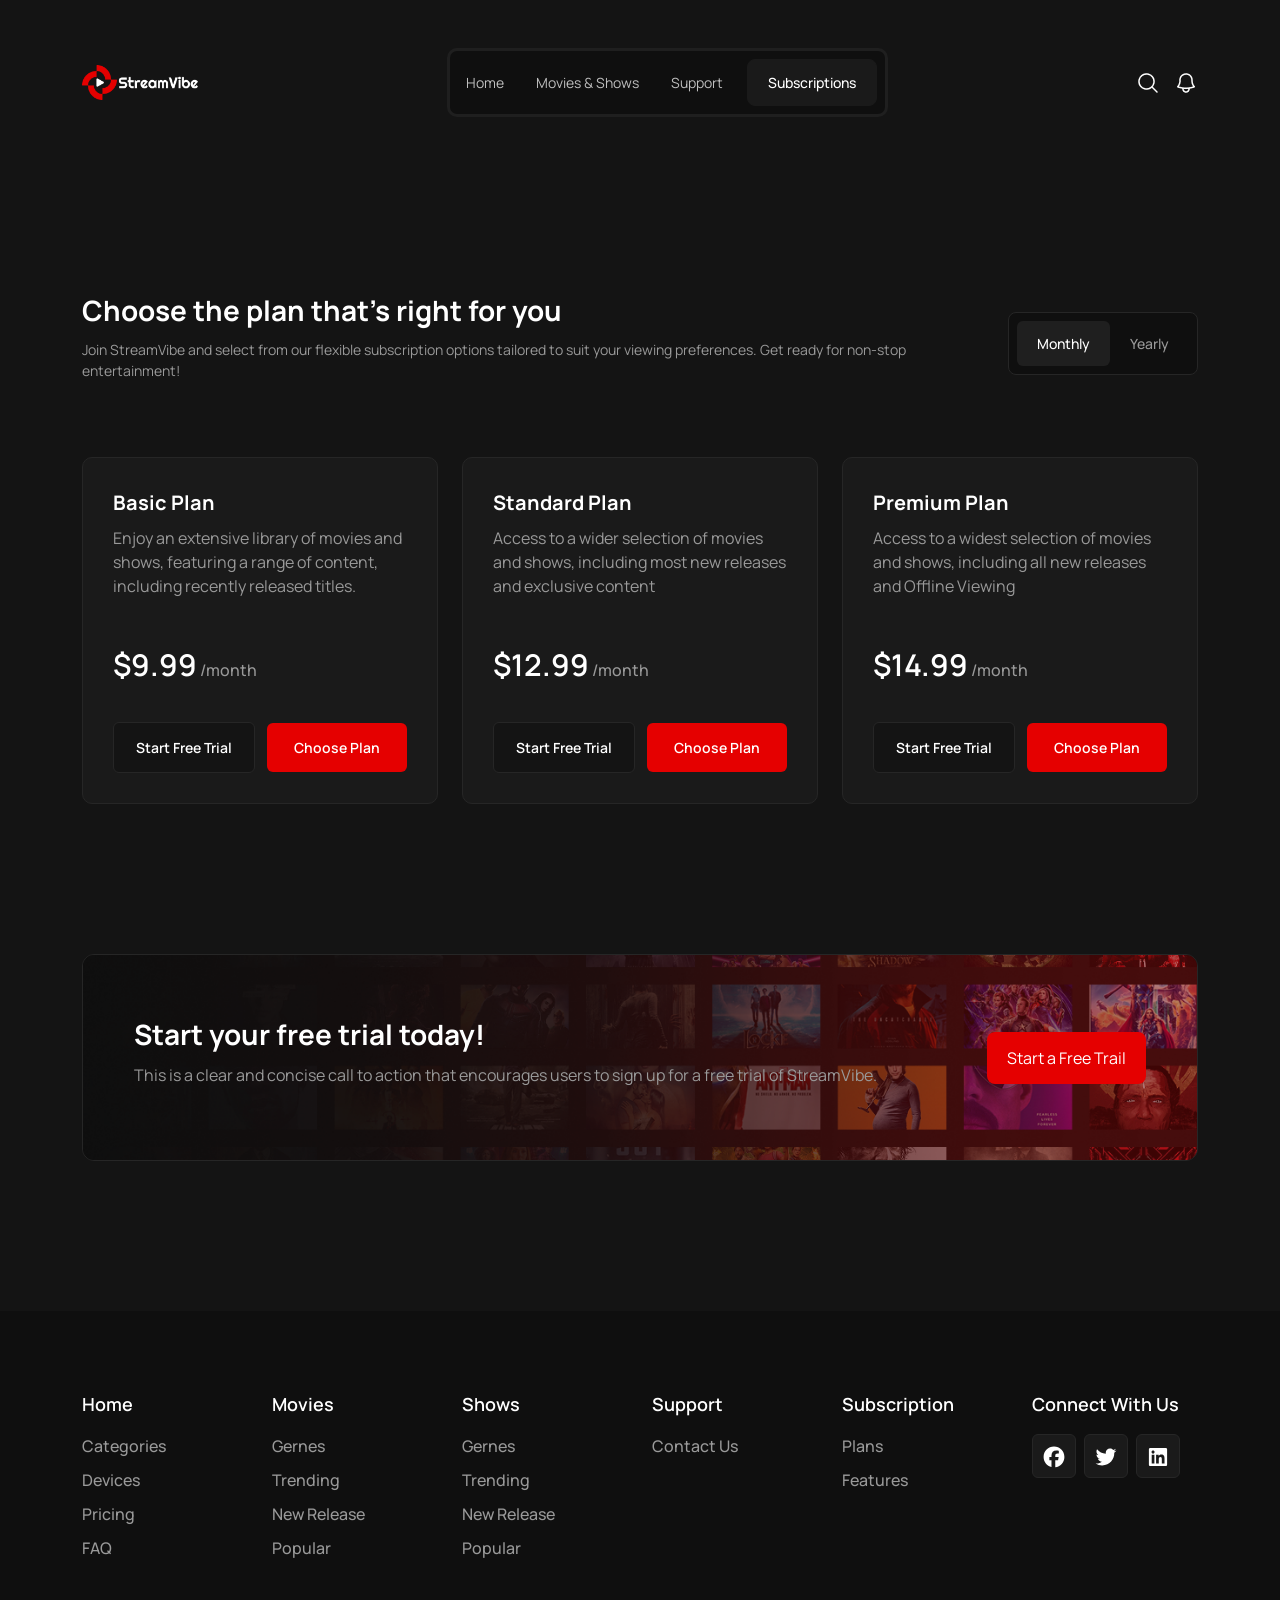
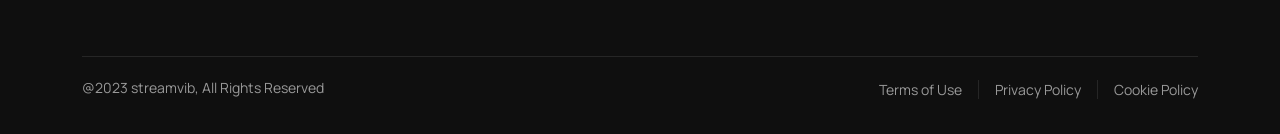
==== Pages/subscription-page.html @ 59ca3f6f "first commit" ====
<!DOCTYPE html>
<html lang="en">
<head>
    <meta charset="UTF-8">
    <meta name="viewport" content="width=device-width, initial-scale=1.0">
    <title>Subscription Page</title>
    <link rel="stylesheet" href="../Styles/bootstrap/css/bootstrap.css">
    <link rel="stylesheet" href="../Styles/style.css">
    <link rel="shortcut icon" href="../Images/Vector.png" type="image/x-icon">
</head>
<body>
    <nav class="navbar navbar-expand-lg position-static">
        <div class="container">
            <a href="../index.html"><img src="../Images/Logo.png" alt="logo"></a>
            <button class="navbar-toggler border-0" type="button" data-bs-toggle="collapse" data-bs-target="#navbarSupportedContent" aria-controls="navbarSupportedContent" aria-expanded="false" aria-label="Toggle navigation">
                <img src="../Images/button-menu.png" alt="Button Menu">
            </button>
            <div class="collapse navbar-collapse flex-grow-0 pe-xxl-2" id="navbarSupportedContent">
                <ul class="navbar-nav d-lg-flex align-items-center justify-content-center">
                    <li class="nav-item mb-3 mb-lg-0 me-lg-3">
                        <a class="nav-link" href="../index.html">Home</a>
                    </li>
                    <li class="nav-item mb-3 mb-lg-0 me-lg-3">
                        <a class="nav-link" href="./movies-shows.html">Movies & Shows</a>
                    </li>
                    <li class="nav-item mb-3 mb-lg-0 me-lg-3">
                        <a class="nav-link" href="./support-page.html">Support</a>
                    </li>
                    <li class="nav-item">
                        <a class="nav-link active text-white" href="./subscription-page.html">Subscriptions</a>
                    </li>
                </ul>
            </div>

            <div class="btn-icons d-none d-lg-flex align-items-center">
                <button class="border-0 bg-transparent">
                    <img src="../Images/search-icon.png" alt="search icon">
                </button>
                <button class="border-0 bg-transparent">
                    <img src="../Images/bell-icon.png" alt="bell icon">
                </button>
            </div>
        </div>
    </nav>

    <section id="plans" class="pricing">
        <div class="container">
            <div class="about-pricing d-flex flex-column flex-xl-row align-items-start align-items-xl-center justify-content-center">
                <div class="text-pricing">
                    <h2 class="text-white">Choose the plan that's right for you</h2>
                    <p>
                        Join StreamVibe and select from our flexible subscription 
                        options tailored to suit your viewing preferences. 
                        Get ready for non-stop entertainment!
                    </p>
                </div>

                <div class="subscription-duration-plan d-flex p-2">
                    <span class="active">Monthly</span>
                    <span>Yearly</span>
                </div>
            </div>

            <div class="pricing-content">
                <div class="row row-cols-1 row-cols-xl-3 g-4">
                    <div class="col">
                        <div class="plan-card d-flex flex-column align-items-start justify-content-center">
                            <div class="about-plan">
                                <h3 class="text-white">Basic Plan</h3>
                                <p>
                                    Enjoy an extensive library of movies and shows, 
                                    featuring a range of content, including recently released titles.
                                </p>
                            </div>
                            
                            <div class="plan">
                                <span class="plan-price text-white">$9.99</span>
                                <span class="plan-duration">/month</span>
                            </div>
            
                            <div class="plan-button d-flex align-items-center justify-content-center w-100">
                                <button class="free-trial-button">Start Free Trial</button>
                                <button class="choose-plan-button">Choose Plan</button>
                            </div>
                        </div>
                    </div>

                    <div class="col">
                        <div class="plan-card d-flex flex-column align-items-start justify-content-center">
                            <div class="about-plan">
                                <h3 class="text-white">Standard Plan</h3>
                                <p>
                                    Access to a wider selection of movies and shows, 
                                    including most new releases and exclusive content
                                </p>
                            </div>
                            
                            <div class="plan">
                                <span class="plan-price text-white">$12.99</span>
                                <span class="plan-duration">/month</span>
                            </div>
            
                            <div class="plan-button d-flex align-items-center justify-content-center w-100">
                                <button class="free-trial-button">Start Free Trial</button>
                                <button class="choose-plan-button">Choose Plan</button>
                            </div>
                        </div>
                    </div>

                    <div class="col">
                        <div class="plan-card d-flex flex-column align-items-start justify-content-center">
                            <div class="about-plan">
                                <h3 class="text-white">Premium Plan</h3>
                                <p>
                                    Access to a widest selection of movies and shows, 
                                    including all new releases and Offline Viewing
                                </p>
                            </div>
                            
                            <div class="plan">
                                <span class="plan-price text-white">$14.99</span>
                                <span class="plan-duration">/month</span>
                            </div>
            
                            <div class="plan-button d-flex align-items-center justify-content-center w-100">
                                <button class="free-trial-button">Start Free Trial</button>
                                <button class="choose-plan-button">Choose Plan</button>
                            </div>
                        </div>
                    </div>
                </div>
            </div>

        </div>
    </section>

    <section class="cta">
        <div class="container d-flex align-items-center justify-content-center">
            <div class="cta-background w-100">
                <picture class="d-block">
                    <source media="(min-width: 1400px)" srcset="../Images/cta-bigger-img.png" class="w-100">  
                    <source media="(min-width: 992px)" srcset="../Images/cta-big-img.png" class="w-100">  
                    <img src="../Images/cta-small-img.png" alt="cta small img" class="w-100">
                </picture>
            </div>

            <div class="about-cta d-flex flex-column flex-lg-row align-items-center justify-content-center text-center text-lg-start">
                <div class="text-cta">
                    <h2 class="text-white">Start your free trial today!</h2>
                    <p>This is a clear and concise call to action that encourages users to sign up for a free trial of StreamVibe.</p>
                </div>
                <button>Start a Free Trail</button>
            </div>
        </div>
    </section>

    <footer>
        <div class="container">
            <div class="row row-cols-2 row-cols-xl-6">
                <div class="col">
                    <div class="footer-linkes">
                        <h4 class="text-white mb-3">Home</h4>

                        <ul class="p-0 d-flex flex-column">
                            <li class="list-unstyled">
                                <a href="../index.html#categories" class="text-decoration-none">Categories</a>
                            </li>
                            <li class="list-unstyled">
                                <a href="../index.html#devices" class="text-decoration-none">Devices</a>
                            </li>
                            <li class="list-unstyled">
                                <a href="../index.html#pricing" class="text-decoration-none">Pricing</a>
                            </li>
                            <li class="list-unstyled">
                                <a href="../index.html#faq" class="text-decoration-none">FAQ</a>
                            </li>
                        </ul>
                    </div>
                </div>

                <div class="col">
                    <div class="footer-linkes">
                        <h4 class="text-white mb-3">Movies</h4>

                        <ul class="p-0 d-flex flex-column">
                            <li class="list-unstyled">
                                <a href="./movies-shows.html#gernes-movies" class="text-decoration-none">Gernes</a>
                            </li>
                            <li class="list-unstyled">
                                <a href="./movies-shows.html#trending-movies" class="text-decoration-none">Trending</a>
                            </li>
                            <li class="list-unstyled">
                                <a href="./movies-shows.html#new-release-movies" class="text-decoration-none">New Release</a>
                            </li>
                            <li class="list-unstyled">
                                <a href="./movies-shows.html#popular-movies" class="text-decoration-none">Popular</a>
                            </li>
                        </ul>
                    </div>
                </div>

                <div class="col">
                    <div class="footer-linkes">
                        <h4 class="text-white mb-3">Shows</h4>

                        <ul class="p-0 d-flex flex-column">
                            <li class="list-unstyled">
                                <a href="./movies-shows.html#gernes-shows" class="text-decoration-none">Gernes</a>
                            </li>
                            <li class="list-unstyled">
                                <a href="./movies-shows.html#trending-shows" class="text-decoration-none">Trending</a>
                            </li>
                            <li class="list-unstyled">
                                <a href="./movies-shows.html#new-release-shows" class="text-decoration-none">New Release</a>
                            </li>
                            <li class="list-unstyled">
                                <a href="./movies-shows.html#popular-shows" class="text-decoration-none">Popular</a>
                            </li>
                        </ul>
                    </div>
                </div>

                <div class="col">
                    <div class="footer-linkes">
                        <h4 class="text-white mb-3">Support</h4>

                        <ul class="p-0 d-flex flex-column">
                            <li class="list-unstyled">
                                <a href="./support-page.html#Contact-form" class="text-decoration-none">Contact Us</a>
                            </li>
                        </ul>
                    </div>
                </div>

                <div class="col">
                    <div class="footer-linkes">
                        <h4 class="text-white mb-3">Subscription</h4>

                        <ul class="p-0 d-flex flex-column">
                            <li class="list-unstyled">
                                <a href="#plans" class="text-decoration-none">Plans</a>
                            </li>

                            <li class="list-unstyled">
                                <a href="#features" class="text-decoration-none">Features</a>
                            </li>
                        </ul>
                    </div>
                </div>
                
                <div class="col">
                    <div class="footer-linkes">
                        <h4 class="text-white mb-3">Connect With Us</h4>

                        <ul class="p-0 d-flex gap-2">
                            <li class="social-link list-unstyled d-flex align-items-center justify-content-center">
                                <a href="https://www.facebook.com/" class="text-decoration-none">
                                    <svg xmlns="http://www.w3.org/2000/svg" viewBox="0 0 640 640">
                                        <path fill="white" d="M576 320C576 178.6 461.4 64 320 64C178.6 64 64 178.6 64 320C64 440 146.7 540.8 258.2 568.5L258.2 398.2L205.4 398.2L205.4 320L258.2 320L258.2 286.3C258.2 199.2 297.6 158.8 383.2 158.8C399.4 158.8 427.4 162 438.9 165.2L438.9 236C432.9 235.4 422.4 235 409.3 235C367.3 235 351.1 250.9 351.1 292.2L351.1 320L434.7 320L420.3 398.2L351 398.2L351 574.1C477.8 558.8 576 450.9 576 320z"/>
                                    </svg>
                                </a>
                            </li>

                            <li class="social-link list-unstyled d-flex align-items-center justify-content-center">
                                <a href="https://x.com/" class="text-decoration-none">
                                    <svg xmlns="http://www.w3.org/2000/svg" viewBox="0 0 640 640">
                                        <path fill="white" d="M523.4 215.7C523.7 220.2 523.7 224.8 523.7 229.3C523.7 368 418.1 527.9 225.1 527.9C165.6 527.9 110.4 510.7 64 480.8C72.4 481.8 80.6 482.1 89.3 482.1C138.4 482.1 183.5 465.5 219.6 437.3C173.5 436.3 134.8 406.1 121.5 364.5C128 365.5 134.5 366.1 141.3 366.1C150.7 366.1 160.1 364.8 168.9 362.5C120.8 352.8 84.8 310.5 84.8 259.5L84.8 258.2C98.8 266 115 270.9 132.2 271.5C103.9 252.7 85.4 220.5 85.4 184.1C85.4 164.6 90.6 146.7 99.7 131.1C151.4 194.8 229 236.4 316.1 240.9C314.5 233.1 313.5 225 313.5 216.9C313.5 159.1 360.3 112 418.4 112C448.6 112 475.9 124.7 495.1 145.1C518.8 140.6 541.6 131.8 561.7 119.8C553.9 144.2 537.3 164.6 515.6 177.6C536.7 175.3 557.2 169.5 576 161.4C561.7 182.2 543.8 200.7 523.4 215.7z"/>
                                    </svg>
                                </a>
                            </li>

                            <li class="social-link list-unstyled d-flex align-items-center justify-content-center">
                                <a href="https://www.linkedin.com/feed/" class="text-decoration-none">
                                    <svg xmlns="http://www.w3.org/2000/svg" viewBox="0 0 640 640">
                                        <path fill="white" d="M512 96L127.9 96C110.3 96 96 110.5 96 128.3L96 511.7C96 529.5 110.3 544 127.9 544L512 544C529.6 544 544 529.5 544 511.7L544 128.3C544 110.5 529.6 96 512 96zM231.4 480L165 480L165 266.2L231.5 266.2L231.5 480L231.4 480zM198.2 160C219.5 160 236.7 177.2 236.7 198.5C236.7 219.8 219.5 237 198.2 237C176.9 237 159.7 219.8 159.7 198.5C159.7 177.2 176.9 160 198.2 160zM480.3 480L413.9 480L413.9 376C413.9 351.2 413.4 319.3 379.4 319.3C344.8 319.3 339.5 346.3 339.5 374.2L339.5 480L273.1 480L273.1 266.2L336.8 266.2L336.8 295.4L337.7 295.4C346.6 278.6 368.3 260.9 400.6 260.9C467.8 260.9 480.3 305.2 480.3 362.8L480.3 480z"/>
                                    </svg>
                                </a>
                            </li>
                            
                        </ul>
                    </div>
                </div>
            </div>

            <div class="footer-policy d-flex flex-column flex-md-row justify-content-between">
                <div class="text">
                    <p>@2023 streamvib, All Rights Reserved</p>
                </div>

                <div class="policy-links d-flex gap-3">
                    <a href="#" class="text-decoration-none">
                        <span>Terms of Use</span>
                    </a>
                    <a href="#" class="text-decoration-none">
                        <span class="border-rl ps-3 pe-3 ps-xxl-4 pe-xxl-4">Privacy Policy</span>
                    </a>
                    <a href="#" class="text-decoration-none">
                        <span>Cookie Policy</span>
                    </a>
                </div>
            </div>
        </div>
    </footer>
    <script src="../Styles/bootstrap/js/bootstrap.js"></script>
</body>
</html>
---- Styles/style.css ----
@font-face {
    font-family: "Manrope";
    src: url(../Fonts/Manrope/Manrope-VariableFont_wght.ttf) format("truetype");
}

* {
    margin: 0;
    padding: 0;
    box-sizing: border-box;
}

:root {
    --color-red-45: #E50000;
    --color-red-50: #FF0000;
    --color-red-55: #FF1A1A;
    --color-red-60: #FF3333;
    --color-red-80: #FF9999;
    --color-red-90: #FFCCCC;
    --color-red-95: #FFE5E5;
    --color-red-99: #FFFAFA;

    --color-black-06: #0F0F0F;
    --color-black-08: #141414;
    --color-black-10: #1A1A1A;
    --color-black-12: #1F1F1F;
    --color-black-15: #262626;
    --color-black-20: #333333;
    --color-black-25: #404040;
    --color-black-30: #4D4D4D;

    --color-grey-60: #999999;
    --color-grey-65: #A6A6A6;
    --color-grey-70: #B3B3B3;
    --color-grey-75: #BFBFBF;
    --color-grey-90: #E4E4E7;
    --color-grey-95: #F1F1F3;
    --color-grey-97: #F7F7F8;
    --color-grey-99: #FCFCFD;

    --font-mainFamily: "Manrope", sans-serif;
}

html {
    scroll-behavior: smooth;
}

body {
    font-family: var(--font-mainFamily);
    background-color: var(--color-black-08);

    &::selection {  
        background-color: var(--color-red-50);  
        color: white;
    }
}

/* Home Page Styles */
.navbar {
    width: 100%;
    background-color: transparent !important;
    top: 0;
    left: 0;
    z-index: 1000;

    .container {  
        padding-top: 40px;  
        padding-bottom: 14px;  

        @media (min-width: 1400px) {  
            padding: 18px 0;  
        }  

        @media (min-width: 1920px) {  
            padding: 22px 0;  
        }  

        a {  
            img {  
                width: 7.25rem;  
                @media (min-width: 1400px) {  
                    width: 10.31rem;  
                }  

                @media (min-width: 1920px) {  
                    width: 12.5rem;  
                }  
            }  
        }  

        .navbar-toggler:focus {  
            box-shadow: none;  
        }  

        .navbar-collapse {  
            background-color: var(--color-black-06);  
            border: 3px solid var(--color-black-12);  
            border-radius: 10px;  
            padding: 8px;  
            @media (min-width: 1400px) {  
                padding-right: 30px;  
                padding-left: 30px;  
            }  
            
            .navbar-nav {  
                font-size: 14px;  
                line-height: 150%;  
                font-weight: 400;  
                display: flex;  
        
                @media (min-width: 1400px) {  
                    align-items: center;  
                    justify-content: center;  
                }  
        
                .nav-item {  
                    .nav-link {  
                        color: var(--color-grey-75);  
                        font-size: 14px;  
                        line-height: 150%;  
                        font-weight: 400;  
                        transition: 0.6s ease-in-out;
        
                        &:hover {  
                            color: var(--color-red-45);  
                        }  
                    }  
                    .nav-link.active {  
                        padding: 12px 20px;  
                        border: 1px solid var(--color-black-10);  
                        border-radius: 8px;  
                        background-color: var(--color-black-10);  
                        font-weight: 500;  
                    }  
                }  
            }  
        }  

        .btn-icons {  
            gap: 14px;  
            @media (min-width: 1920px) {  
                gap: 30px;  
            }  
        }  
    }
}

.hero-section {
    position: relative;
    min-height: 100vh;

    .container {  
        position: absolute;  
        top: 56%;  
        left: 50%;  
        transform: translate(-50%, -50%);  

        @media (min-width: 576px) {  
            top: 76%;
        }  

        @media (min-width: 768px) {  
            top: 50%;
        } 

        @media (min-width: 1200px) {  
            top: 68%;  
        }  

        @media (min-width: 1400px) {  
            top: 80%;  
        }  

        .text-hero {  
            margin-top: 50px;  
            margin-bottom: 30px;  

            @media (min-width: 1200px) {  
                margin-top: 100px;  
                margin-bottom: 40px;  
            }  

            @media (min-width: 1400px) {  
                margin-top: 131px;  
                margin-bottom: 50px;  
            }  

            h2 {  
                font-weight: 700;  
                font-size: 28px;  
                line-height: 150%;  
                margin-bottom: 10px;  

                @media (min-width: 1200px) {  
                    font-size: 48px;  
                }  

                @media (min-width: 1400px) {  
                    font-size: 58px;  
                }  
            }  

            p {  
                color: var(--color-grey-60);  
                font-weight: 400;  
                font-size: 14px;  
                line-height: 150%;  

                @media (min-width: 1400px) {  
                    font-size: 18px;  
                }  
            }  
        }  

        button {  
            padding: 14px 24px;  
            background-color: var(--color-red-45);  
            transition: 0.6s ease-in-out;

            @media (min-width: 1400px) {  
                padding-top: 18px;  
                padding-bottom: 18px;  
            }  

            span {  
                font-weight: 600;  
                font-size: 14px;  
                line-height: 150%;  
                margin-left: 4px;  

                @media (min-width: 1400px) {  
                    font-size: 18px;
                } 
            }  

            &:hover {  
                background-color: transparent;  
                border: 2px solid var(--color-red-45) !important;  

                span {  
                    color: var(--color-red-45) !important;  
                }  
            }  

            img {  
                width: 24px;  

                @media (min-width: 1400px) {  
                    width: 28px;  
                }  
            }  
        }  
    }
}

.categories {
    @media (min-width: 576px) {
        margin-top: 40px;
    }

    @media (min-width: 1200px) {
        margin-top: 60px;
    }

    @media (min-width: 1400px) {  
        margin-top: 260px;  
    }  

    .container {  
        .sub-container {   
            gap: 20px;  
            .text-categories {  
                margin-bottom: 40px;  

                @media (min-width: 1200px) {  
                    margin-bottom: 60px;  
                }  

                @media (min-width: 1400px) {  
                    margin-bottom: 80px;  
                }  

                h2 {  
                    font-weight: 700;  
                    font-size: 24px;  
                    line-height: 150%;  

                    @media (min-width: 1200px) {  
                        font-size: 28px;  
                    }  

                    @media (min-width: 1400px) {  
                        font-size: 38px;  
                    }  
                }  

                p {  
                    color: var(--color-grey-60);  
                    font-weight: 400;  
                    font-size: 14px;  
                    line-height: 150%;  

                    @media (min-width: 1200px) {  
                        font-size: 15px;  
                    }  

                    @media (min-width: 1400px) {  
                        font-size: 16px;  
                    }  
                }  
            }  

            .buttons-categories {  
                gap: 12px;  
                background-color: var(--color-black-06);  
                border: 1px solid var(--color-black-12);  
                border-radius: 10px;  
                padding: 12px;  
                width: fit-content;  
                margin-bottom: 80px;  

                @media (min-width: 1400px) {  
                    border-radius: 12px;  
                    padding: 16px;
                }  

                .nav-btn {  
                    padding: 10px;  
                    background-color: var(--color-black-10);  
                    border: 1px solid var(--color-black-12);  
                    border-radius: 6px;  
                    cursor: pointer;  

                    @media (min-width: 1400px) {  
                        padding: 14px;  
                        border-radius: 8px;  
                    }  

                    svg {  
                        width: 24px;  
                        color: white;  

                        @media (min-width: 1400px) {  
                            width: 28px;  
                        }  
                    }  
                }  

                .indicators {  
                    gap: 3px;  

                    .dot {  
                        width: 14px;  
                        height: 4px;  
                        border-radius: 100px;  
                        background-color: var(--color-black-20);  

                        @media (min-width: 1400px) {  
                            width: 16px;  
                        }  
                    }  

                    .dot.active {  
                        width: 18px;  
                        background-color: var(--color-red-45);  

                        @media (min-width: 1400px) {  
                            width: 23px;  
                        }  
                    }  
                }  
            }  
        }  

        .content-categories {  
            margin-bottom: 24px;  

            @media (min-width: 1200px) {  
                margin-bottom: 0;  
            }  
            .row {  
                .col {  
                    .card {  
                        background-color: var(--color-black-10);  
                        padding: 20px;  
                        border: 1px solid var(--color-black-15);  
                        border-radius: 10px;  

                        .content-text {  
                            font-weight: 600;  
                            font-size: 14px;  
                            line-height: 150%;  

                            @media (min-width: 1200px) {  
                                font-size: 16px;  
                            }  

                            @media (min-width: 1400px) {  
                                font-size: 18px;  
                            }  

                            svg {  
                                color: white;  
                                width: 20px;  

                                @media (min-width: 1200px) {  
                                    width: 24px;  
                                }  

                                @media (min-width: 1400px) {  
                                    width: 30px;  
                                }  
                            }  
                        }  
                    }  
                }  
            }  
        }  

        .progress {  
            height: 5px;  
            width: 80px;  
            margin: auto;  
            background-color: var(--color-black-20);  
            border-radius: 20px;  

            @media (min-width: 768px) {  
                width: 20%;  
            }  

            .progress-bar {  
                background-color: var(--color-red-45);  
                border-top-right-radius: 20px;  
                border-bottom-right-radius: 20px;  
            }  
        }  
    }
}

.devices {
    margin-top: 51px;

    @media (min-width: 1200px) {
        margin-top: 120px;
    }

    @media (min-width: 1200px) {
        margin-top: 150px;
    }

    .container {
        p {
            color: var(--color-grey-60);
            font-weight: 400;  
            font-size: 14px;  
            line-height: 150%;  

            @media (min-width: 1200px) {  
                font-size: 16px;  
            }  

            @media (min-width: 1400px) {  
                font-size: 18px;  
            }
        }

        .text-devices {
            margin-bottom: 40px;

            @media (min-width: 1200px) {  
                margin-bottom: 60px;  
            }  

            @media (min-width: 1400px) {  
                margin-bottom: 80px;  
            }

            h2 {  
                font-weight: 700;  
                font-size: 20px;  
                line-height: 150%;  

                @media (min-width: 1200px) {  
                    font-size: 28px;  
                }  

                @media (min-width: 1400px) {  
                    font-size: 38px;  
                }  
            }  
        }

        .content-devices {
            .row {
                .col {
                    .card {
                        background: linear-gradient(221.52deg, var(--color-red-45) -208.03%, rgba(229, 0, 0, 0) 41.32%);
                        border: 1px solid var(--color-black-15);

                        .device-type {
                            gap: 10px;

                            @media (min-width: 1200px) {
                                gap: 12px;
                            }

                            img {
                                width: 44px;

                                @media (min-width: 1200px) {
                                    width: 54px;
                                }

                                @media (min-width: 1400px) {
                                    width: 72px;
                                }
                            }

                            h3 {
                                font-weight: 600;
                                font-size: 18px;  
                                line-height: 150%; 

                                @media (min-width: 1200px) {
                                    font-size: 20px;
                                }

                                @media (min-width: 1400px) {
                                    font-size: 24px;
                                }
                            }
                        }

                        .about-device {
                            p {
                                    font-size: 14px;

                                @media (min-width: 1400px) {
                                    font-size: 16px;
                                }
                            }
                        }
                    }
                }
            }
        }
    }
}

.faq {
    margin-top: 80px;

    @media (min-width: 1200px) {
        margin-top: 120px;
    }

    @media (min-width: 1200px) {
        margin-top: 150px;
    }

    .container {
        p {
            color: var(--color-grey-60);
            font-weight: 400;  
            font-size: 14px;  
            line-height: 150%;  

            @media (min-width: 1200px) {  
                font-size: 16px;  
            }  

            @media (min-width: 1400px) {  
                font-size: 18px;  
            }
        }
        
        .about-faq {
            margin-bottom: 40px;

            @media (min-width: 1200px) {  
                margin-bottom: 60px; 
            }  

            @media (min-width: 1400px) {  
                margin-bottom: 80px;
            }

            .text-faq {
                h2 {  
                    font-weight: 700;  
                    font-size: 20px;  
                    line-height: 150%;  

                    @media (min-width: 1200px) {  
                        font-size: 28px;  
                    }  

                    @media (min-width: 1400px) {  
                        font-size: 38px;  
                    }  
                } 

                p {
                    @media (min-width: 1200px) {  
                        font-size: 15px;  
                    }  

                    @media (min-width: 1400px) {  
                        font-size: 16px;  
                    }
                }
            }

            button {
                background-color: var(--color-red-45);
                padding: 14px 20px;
                border-radius: 6px;
                font-size: 14px;
                line-height: 150%;
                font-weight: 600;
                transition: 0.6s ease-in-out;

                @media (min-width: 1400px) {  
                    padding: 14px 20px;
                    border-radius: 8px;
                    font-size: 18px; 
                }
                
                &:hover {
                    border: 2px solid var(--color-red-45) !important;
                    color: var(--color-red-45) !important; 
                    background-color: transparent;
                }
            }
        }

        .content-faq {
            .row {
                .col {
                    &:nth-child(7) ::after {
                        display: none;
                    }

                    &:nth-child(8) ::after {
                        display: none;
                    }

                    .faq-item {
                        position: relative;
                        padding: 20px 10px;

                        @media (min-width: 1200px) {
                            padding: 24px;
                        }

                        @media (min-width: 1400px) {
                            padding: 34px;
                        }

                        &::after {
                            content: "";
                            background: linear-gradient(to right, #e5000000, var(--color-red-45) 16.67%, #e5000000);
                            position: absolute;
                            bottom: 0;
                            left: 0;
                            width: 100%;
                            height: 1px;
                        }

                        .faq-header {
                            cursor: pointer;

                            .question {
                                .question-number {
                                    background-color: var(--color-black-12);
                                    border: 1px solid var(--color-black-15);
                                    padding: 12px;
                                    font-weight: 600;
                                    border-radius: 6px;
                                    font-size: 16px;

                                    @media (min-width: 1200px) {
                                        padding: 16px;
                                        border-radius: 8px;
                                    }

                                    @media (min-width: 1400px) {
                                        padding: 20px;
                                        border-radius: 10px;
                                    }
                                }
                                
                                h3 {
                                    font-weight: 500;
                                    font-size: 18px;
                                    line-height: 150%;

                                    @media (min-width: 1200px) {
                                        font-size: 20px;
                                    }

                                    @media (min-width: 1400px) {
                                        font-size: 22px;
                                    }
                                }
                            }

                            .icon {
                                font-size: 40px;
                            }
                            
                            .icon::before {
                                content: "+";
                            }

                            &:not(.collapsed) .icon::before {
                                content: "−";
                            }
                        }

                        .collapse {
                            p {
                                pointer-events: none;
                                margin-top: 12px;
                            
                                opacity: 0;
                                transform: translateY(10px);
                                transition: 0.6s ease;

                                @media (min-width: 1200px) {
                                    margin-top: 14px;
                                }

                                @media (min-width: 1400px) {
                                    margin-top: 20px;
                                }
                            }
                        }

                        .collapse.show {
                            p {
                                opacity: 1;
                                transform: translateY(0);
                                pointer-events: auto;
                            }
                        }
                    }
                }
            }
        }
    }
}

.pricing {
    margin-top: 80px;

    @media (min-width: 1200px) {
        margin-top: 120px;
    }

    @media (min-width: 1200px) {
        margin-top: 150px;
    }

    .container {
        p {
            color: var(--color-grey-60);
            font-weight: 400;  
            font-size: 14px;  
            line-height: 150%;  
            
            @media (min-width: 1200px) {
                font-size: 16px;
            }
        }


        .about-pricing {
            margin-bottom: 40px;
            gap: 20px;

            @media (min-width: 1200px) {  
                margin-bottom: 60px; 
                gap: 40px;
            }  

            @media (min-width: 1400px) {  
                margin-bottom: 80px;
                gap: 60px;
            }

            .text-pricing {
                h2 {  
                    font-weight: 700;  
                    font-size: 24px;  
                    line-height: 150%;  

                    @media (min-width: 1200px) {  
                        font-size: 28px;  
                    }  

                    @media (min-width: 1400px) {  
                        font-size: 38px;  
                    }  
                }

                p {
                    font-size: 14px;

                    @media (min-width: 1400px) {
                        font-size: 15px;
                    }
                }
            }

            .subscription-duration-plan {
                background-color: var(--color-black-06);
                border: 1px solid var(--color-black-15);
                border-radius: 8px;

                @media (min-width: 1400px) {
                    border-radius: 10px;
                    padding: 10px !important;
                }

                span {
                    color: var(--color-grey-60);
                    font-weight: 500;
                    font-size: 14px;
                    line-height: 150%;
                    padding: 12px 20px;
                    cursor: pointer;

                    @media (min-width: 1400px) {
                        font-size: 18px;
                        padding: 14px 24px;
                    }
                }

                span.active {
                    background-color: var(--color-black-12);
                    color: white;
                    border-radius: 6px;

                    @media (min-width: 1400px) {
                        border-radius: 10px;
                    }
                }
            }
        }

        .plan-card {
            gap: 30px;
            padding: 24px;
            background-color: var(--color-black-10);
            border: 1px solid var(--color-black-15);
            border-radius: 10px;

            @media (min-width: 1200px) {  
                gap: 40px;
                padding: 30px;
            }  

            @media (min-width: 1400px) {  
                border-radius: 12px;
                gap: 50px;
                padding: 40px;
            }

            .about-plan {
                h3 {
                    font-weight: 700;
                    font-size: 18px;
                    line-height: 150%;

                    @media (min-width: 1200px) {
                        font-size: 20px;
                    }

                    @media (min-width: 1400px) {
                        font-size: 24px;
                    }
                }
            }

            .plan {
                .plan-price {
                    font-weight: 600;
                    font-size: 24px;
                    line-height: 73%;

                    @media (min-width: 1200px) {
                        font-size: 30px;
                    }

                    @media (min-width: 1400px) {
                        font-size: 40px;
                    }
                }
    
                .plan-duration {
                    color: var(--color-grey-60);
                    font-weight: 500;
                    font-size: 14px;
                    line-height: 73%;

                    @media (min-width: 1200px) {
                        font-size: 16px;
                    }

                    @media (min-width: 1400px) {
                        font-size: 18px;
                    }
                }
            }

            .plan-button {
                gap: 12px;

                button {
                    padding: 14px 20px;
                    color: white;
                    font-weight: 600;
                    font-size: 14px;
                    line-height: 150%;
                    border-radius: 6px;
                    flex: 1;
                    transition: 0.6s ease-in-out;

                    @media (min-width: 1400px) {
                        padding: 18px 24px;
                        border-radius: 8px;
                    }

                    &:hover {
                        background-color: transparent;
                    }
                }


                .free-trial-button {
                    background-color: var(--color-black-08);
                    border: 1px solid var(--color-black-15);
                }

                .choose-plan-button {
                    background-color: var(--color-red-45);
                    border: none;

                    &:hover {
                        border: 2px solid var(--color-red-45);
                    }
                }
            }
        }
    }
}

.cta {
    margin-top: 80px;
    
    @media (min-width: 1200px) {
        margin-top: 120px;
    }

    @media (min-width: 1200px) {
        margin-top: 150px;
    }

    .container {
        position: relative;

        .cta-background {
            border: 1px solid var(--color-black-15);
            border-radius: 12px;
            overflow: hidden;
        }

        .about-cta {
            gap: 50px;
            padding: 50px 30px;
            position: absolute;

            @media (min-width: 1200px) {
                gap: 110px;
                padding: 0;
            }

            @media (min-width: 1400px) {
                gap: 160px;
            }

            .text-cta {
                h2 {  
                    font-weight: 700;  
                    font-size: 24px;  
                    line-height: 150%;  

                    @media (min-width: 1200px) {  
                        font-size: 28px;  
                    }  

                    @media (min-width: 1400px) {  
                        font-size: 48px;  
                    }  
                }

                p {
                    color: var(--color-grey-60);
                    font-weight: 400;  
                    font-size: 14px;  
                    line-height: 150%;

                    @media (min-width: 1200px) {  
                        font-size: 16px;  
                    }  

                    @media (min-width: 1400px) {  
                        font-size: 18px;  
                    } 
                }
            }

            button {
                border: none;
                border-radius: 8px;
                background-color: var(--color-red-45);
                padding: 14px 20px;
                color: white;
                transition: 0.6s ease-in-out;

                &:hover {
                    background-color: transparent;
                    border: 2px solid var(--color-red-45);
                }
            }
        }   
    }
}

footer {
    background-color: var(--color-black-06);
    margin-top: 80px;

    @media (min-width: 1200px) {
        margin-top: 120px;
    }

    @media (min-width: 1200px) {
        margin-top: 150px;
    }

    .container {
        padding-top: 50px;

        @media (min-width: 1200px) {
            padding-top: 80px;
        }

        @media (min-width: 1400px) {
            padding-top: 100px;
        }

        .row {
            .col {
                .footer-linkes {
                    h4 {
                        font-weight: 600;
                        font-size: 16px;
                        line-height: 150%;

                        @media (min-width: 1200px) {
                            font-size: 18px;
                        }

                        @media (min-width: 1400px) {
                            font-size: 20px;
                        }
                    }
    
                    ul {
                        gap: 8px;

                        @media (min-width: 1200px) {
                            gap: 10px;
                        }

                        @media (min-width: 1400px) {
                            gap: 14px;
                        }

                        li {
                            a {
                                color: var(--color-grey-60);
                                font-weight: 500;
                                font-size: 14px;
                                line-height: 150%;

                                @media (min-width: 1200px) {
                                    font-size: 16px;
                                }

                                @media (min-width: 1400px) {
                                    font-size: 18px;
                                }

                                svg {
                                    width: 26px;

                                    @media (min-width: 1400px) {
                                        width: 30px;
                                    }
                                }
                            }
                        }
                        
                        .social-link {
                            max-width: 44px;
                            max-height: 44px;
                            background-color: var(--color-black-10);
                            border: 1px solid var(--color-black-15);
                            border-radius: 6px;
                            padding: 12px;

                            @media (min-width: 1400px) {
                                max-width: 56px;
                                max-height: 56px;
                                border-radius: 8px;
                                padding: 16px;
                            }
                        }
                    }
                }
            }
        }

        .footer-policy {
            margin-top: 50px;
            padding: 20px 0;
            border-top: 1px solid var(--color-black-15);

            @media (min-width: 1200px) {
                margin-top: 80px;
            }

            @media (min-width: 1400px) {
                margin-top: 100px;
                padding: 24px 0;
            }

            .text {
                p {
                    color: var(--color-grey-60);
                    font-weight: 400;
                    font-size: 14px;
                    line-height: 150%;

                    @media (min-width: 1400px) {
                        font-size: 18px;
                    }
                }
            }

            .policy-links {
                span {
                    color: var(--color-grey-60);
                    font-weight: 400;
                    font-size: 14px;
                    line-height: 150%;

                    @media (min-width: 1400px) {
                        font-size: 18px;
                    }
                }

                .border-rl {
                    border-right: 1px solid var(--color-black-15);
                    border-left: 1px solid var(--color-black-15);
                }
            }
        }
    }

}

/* Support Page Styles */
.contact-form {
    margin-top: 40px;

    @media (min-width: 1200px) {
        margin-top: 100px;
    }

    @media (min-width: 1400px) {
        margin-top: 150px;
    }

    .container {
        .about-contact {
            margin-bottom: 50px;
    
            .text-contact {
                margin-bottom: 30px;
    
                @media (min-width: 1200px) {
                    margin-bottom: 40px;
                }
    
                @media (min-width: 1400px) {
                    margin-bottom: 50px;
                }
    
                h2 {
                    font-weight: 700;
                    font-size: 28px;
                    line-height: 150%;
    
                    @media (min-width: 1200px) {
                        font-size: 38px;
                    }
    
                    @media (min-width: 1400px) {
                        font-size: 48px;
                    }
                }
    
                p {
                    color: var(--color-grey-60);
                    font-weight: 400;
                    font-size: 14px;
                    line-height: 150%;
    
                    @media (min-width: 1200px) {
                        font-size: 16px;
                    }
    
                    @media (min-width: 1400px) {
                        font-size: 18px;
                    }
                }
    
                .contact-img {
                    border-radius: 4px;
                    border: 6px solid var(--color-black-15);
                }
            }
        }

        form {
            padding: 24px;
            background-color: var(--color-black-06);
            border: 1px solid var(--color-black-15);
            border-radius: 10px;
    
            .row-gap-4 {
                row-gap: 1.25rem !important;
            }
    
            .row-gap-xl-5 {
                row-gap: 2.5rem !important;
            }
    
            label {
                display: block;
                margin-bottom: 12px;
                color: white;
                font-size: 16px;
                font-weight: 600;
                line-height: 150%;
    
                @media (min-width: 1400px) {
                    font-size: 18px;
                    margin-bottom: 16px;
                }
            }
    
            input, textarea, .checkbox, select {
                background-color: var(--color-black-08);
                border: 1px solid var(--color-black-15);
                color: var(--color-grey-60);
                border-radius: 6px;
                padding: 16px;
                outline: none;
                font-weight: 400;
                font-size: 14px;
                line-height: 150%;
    
                @media (min-width: 1400px) {
                    border-radius: 8px;
                    padding: 20px;
                    font-size: 18px;
                }
            }
    
            textarea {
                resize: none;
                height: 110px;
    
                @media (min-width: 1200px) {
                    height: 130px;
                }
    
                @media (min-width: 1400px) {
                    height: 165px;
                }
            }
    
            input:not(input[type="checkbox"]), textarea {
                width: 100%;
            }
    
            .phone-number {
                gap: 12px;
    
                @media (min-width: 1400px) {
                    gap: 16px;
                }
    
                select {
                    font-size: 26px;
                    padding: 8px;
    
                    @media (min-width: 1400px) {
                        font-size: 36px;
                    }
                }
            }
    
            .checkbox {
                border: none;
                background-color: transparent;
                padding: 0;
                margin-bottom: 20px;

                @media (min-width: 1200px) {
                    margin-bottom: 0;
                }
    
                input[type="checkbox"] {
                    appearance: none;
    
                    margin: 0;
                    padding: 10px;
                    text-align: start;
                    background: var(--color-black-06);
                    border: 1px solid var(--color-black-15);
                    border-radius: 4px;
                    cursor: pointer;
                    position: relative;
    
                    @media (min-width: 1400px) {
                        padding: 12px;
                    }
    
                    &:checked {
                        background: var(--color-red-45);
                        border-color: var(--color-red-45);
                    }
    
                    &:checked::after {
                        content: "";
                        position: absolute;
                        top: 50%;
                        left: 50%;
                        transform: translate(-50%, -60%) rotate(45deg);
                        width: 6px;
                        height: 16px;
                        border: solid white;
                        border-width: 0 2px 2px 0;
                    }
                }
    
                label {
                    margin: 0;
                    font-weight: 400;
                    color: var(--color-grey-60);
                }
            }
    
            button {
                width: 100%;
                background: var(--color-red-45);
                padding: 14px 20px;
                border: none;
                border-radius: 6px;
                color: white;
                font-weight: 600;
                font-size: 14px;
                line-height: 150%;
                cursor: pointer;
                transition: 0.6s ease-in-out;
    
                @media (min-width: 1200px) {
                    width: 22%;
                }
    
                @media (min-width: 1400px) {
                    width: 25%;
                    padding: 18px 24px;
                    border-radius: 8px;
                    font-size: 18px;
                }

                &:hover {
                    background-color: transparent;
                    border: 2px solid var(--color-red-45);
                }
            }   
        }
    }
}

/* Movies & Shows Page Styles */
.video-trailer {
    margin-top:40px;
    
    @media (min-width: 1400px) {
        margin-top: 50px;
    }
    
    .container {
        .video-trailer-background {
            position: relative;
            min-height: 100vh;
            background: linear-gradient(to top, #141414 0%, rgba(20, 20, 20, 0) 100%), url("../Images/video-trailer.png");
            background-size: cover;
            background-position: center;
            border: 1px solid var(--color-black-15);
            border-radius: 12px;

            .about-video-trailer {
                position: absolute;
                bottom: 0;
                padding: 24px;
                padding-bottom: 16px;
                text-align: center;

                @media (min-width: 1200px) {
                    padding: 40px;
                    padding-bottom: 16px;
                }

                @media (min-width: 1400px) {
                    padding: 50px;
                    padding-bottom: 20px;
                }

                .about-video-trailer-text {
                    h2 {
                        font-weight: 700;
                        font-size: 24px;
                        line-height: 150%;

                        @media (min-width: 1200px) {
                            font-size: 30px;
                        }

                        @media (min-width: 1400px) {
                            font-size: 38px;
                        }
                    }

                    p {
                        color: var(--color-grey-60);
                        font-weight: 500;
                        font-size: 16px;
                        line-height: 150%;

                        @media (min-width: 1400px) {
                            font-size: 18px;
                        }
                    }
                }

                .about-video-trailer-btns {
                    @media (min-width: 1200px) {  
                        margin-bottom: 100px;
                    } 

                    @media (min-width: 1400px) {  
                        margin-bottom: 110px;
                    } 

                    .main-btn {  
                        width: 100%;
                        padding: 14px 20px;  
                        background-color: var(--color-red-45);  
                        transition: 0.6s ease-in-out;

                        @media (min-width: 1200px) {  
                            width: fit-content;
                        } 
            
                        @media (min-width: 1400px) {  
                            padding: 14px 24px;
                        }  
            
                        span {  
                            font-weight: 600;  
                            font-size: 14px;  
                            line-height: 153%;  
                            margin-left: 4px;  
            
                            @media (min-width: 1400px) {  
                                font-size: 18px;
                            } 
                        }  
            
                        &:hover {  
                            background-color: transparent;  
                            border: 2px solid var(--color-red-45) !important;  
            
                            span {  
                                color: var(--color-red-45) !important;  
                            }  
                        }  
            
                        img {  
                            width: 24px;  
            
                            @media (min-width: 1400px) {  
                                width: 28px;  
                            }  
                        }  
                    } 

                    .mini-btns {
                        .plus, .like, .speaker {
                            background-color: var(--color-black-06);
                            border: 1px solid var(--color-black-15);
                            border-radius: 8px;
                            padding: 12px;

                            @media (min-width: 1400px) {
                                padding: 14px;
                            }

                            img {
                                @media (min-width: 1400px) {
                                    width: 28px;
                                }
                            }
                        }
                    }
                }
            }

            .main-btns-video-trailer {
                position: absolute;
                bottom: 0;
                padding: 24px;
                padding-bottom: 16px;

                background-color: transparent;  
                border-radius: 10px;  
                width: fit-content; 

                @media (min-width: 1200px) {
                    padding: 40px;
                    padding-bottom: 16px;
                }

                @media (min-width: 1400px) {  
                    padding: 50px;
                    padding-bottom: 20px; 
                }  

                .nav-btn {  
                    padding: 12px;  
                    background-color: var(--color-black-06);  
                    border: 1px solid var(--color-black-12);  
                    border-radius: 8px;  
                    cursor: pointer;  

                    @media (min-width: 1400px) {  
                        padding: 14px;
                    }  

                    svg {  
                        width: 24px;  
                        color: white;  

                        @media (min-width: 1400px) {  
                            width: 28px;  
                        }  
                    }  
                }  

                .indicators {  
                    gap: 3px;  

                    .dot {  
                        width: 16px;  
                        height: 4px;  
                        border-radius: 100px;  
                        background-color: var(--color-black-20);  
                    }  

                    .dot.active {  
                        width: 23px;  
                        background-color: var(--color-red-45);  
                    }  
                }  
            }
        }
    }
}

.movies, .shows {
    margin-top: 80px;

    @media (min-width: 1200px) {
        margin-top: 118px;
    }

    @media (min-width: 1400px) {
        margin-top: 200px;
    }

    .container { 
        .movies-or-shows {
            margin-bottom: 50px;
            background-color: var(--color-black-06);
            border: 1px solid var(--color-black-15);
            border-radius: 8px;

            @media (min-width: 1400px) {
                border-radius: 10px;
                padding: 10px !important;
            }

            span {
                color: var(--color-grey-60);
                font-weight: 500;
                font-size: 14px;
                line-height: 150%;
                padding: 12px 20px;
                cursor: pointer;
                flex: 1;

                @media (min-width: 1400px) {
                    font-size: 18px;
                    padding: 14px 24px;
                }
            }

            span.active {
                background-color: var(--color-black-12);
                color: white;
                border-radius: 6px;

                @media (min-width: 1400px) {
                    border-radius: 10px;
                }
            }
        }
        
        .movies-border, .shows-border {
            @media (min-width: 1200px) {
                border: 1px solid var(--color-black-15);
                border-radius: 12px;
                padding: 40px;
            }

            @media (min-width: 1400px) {
                padding: 50px;
            }
        }
        
        .row {
            position: relative;
            .tag {
                width: fit-content;
                background-color: var(--color-red-45);
                position: absolute;
                padding: 8px 20px;
                border-radius: 6px;
                font-weight: 600;
                font-size: 16px;
                line-height: 150%;
                top: -20px;

                @media (min-width: 1400px) {
                    padding: 10px 24px;
                    border-radius: 8px;
                    font-size: 20px;
                }
            }

            .genres, .popular, .trending, .new-releases {
                margin-bottom: 50px;

                @media (min-width: 1200px) {
                    margin-bottom: 80px;
                }

                @media (min-width: 1400px) {
                    margin-bottom: 100px;
                }
            }

            .col {
                .sub-container {   
                    margin-bottom: 20px;  
    
                    @media (min-width: 1200px) {  
                        margin-bottom: 40px;  
                    }  
    
                    @media (min-width: 1400px) {  
                        margin-bottom: 50px;  
                    }  

                    .text-movies, .text-shows {  
                        h2 {  
                            font-weight: 700;  
                            font-size: 24px;  
                            line-height: 150%;  
        
                            @media (min-width: 1200px) {  
                                font-size: 30px;  
                            }  
        
                            @media (min-width: 1400px) {  
                                font-size: 38px;  
                            }  
                        }  
                    }  
        
                    .buttons-movies, .buttons-shows {  
                        gap: 12px;  
                        background-color: var(--color-black-06);  
                        border: 1px solid var(--color-black-12);  
                        border-radius: 10px;  
                        padding: 12px;  
                        width: fit-content;  
        
                        @media (min-width: 1400px) {  
                            border-radius: 12px;  
                            padding: 16px;
                        }  
        
                        .nav-btn {  
                            padding: 10px;  
                            background-color: var(--color-black-10);  
                            border: 1px solid var(--color-black-12);  
                            border-radius: 6px;  
                            cursor: pointer;  
        
                            @media (min-width: 1400px) {  
                                padding: 14px;  
                                border-radius: 8px;  
                            }  
        
                            svg {  
                                width: 24px;  
                                color: white;  
        
                                @media (min-width: 1400px) {  
                                    width: 28px;  
                                }  
                            }  
                        }  
        
                        .indicators {  
                            gap: 3px;  
        
                            .dot {  
                                width: 14px;  
                                height: 4px;  
                                border-radius: 100px;  
                                background-color: var(--color-black-20);  
        
                                @media (min-width: 1400px) {  
                                    width: 16px;  
                                }  
                            }  
        
                            .dot.active {  
                                width: 18px;  
                                background-color: var(--color-red-45);  
        
                                @media (min-width: 1400px) {  
                                    width: 23px;  
                                }  
                            }  
                        }  
                    }  
                }  
        
                .content-movies, .content-shows {  
                    margin-bottom: 25px;  
        
                    @media (min-width: 1200px) {  
                        margin-bottom: 0;  
                    }  
        
                    .row {  
                        .col {  
                            .card {  
                                background-color: var(--color-black-10);  
                                padding: 20px;  
                                border: 1px solid var(--color-black-15);  
                                border-radius: 12px;  

                                .content-text {  
                                    span {
                                        font-weight: 600;  
                                        font-size: 14px;  
                                        line-height: 150%;  
            
                                        @media (min-width: 1200px) {  
                                            font-size: 16px;  
                                        }  
            
                                        @media (min-width: 1400px) {  
                                            font-size: 18px;  
                                        }  
                                    }

                                    .text-popular {
                                        .genre {
                                            font-weight: 600;
                                            line-height: 150%;
                                            font-size: 16px;
                                            margin: 0;

                                            @media (min-width: 1400px) {  
                                                font-size: 20px;
                                            }
                                        }

                                        .top {
                                            font-weight: 600;
                                            line-height: 150%;
                                            width: fit-content;
                                            border-radius: 4px;
                                            background-color: var(--color-red-45);
                                            padding: 4px;
                                            margin-bottom: 2px;
                                            font-size: 12px;

                                            @media (min-width: 1400px) {  
                                                padding: 8px;
                                                border-radius: 5px;
                                            }
                                        }
                                    }
        
                                    svg {  
                                        color: white;  
                                        width: 20px;  
        
                                        @media (min-width: 1200px) {  
                                            width: 24px;  
                                        }  
        
                                        @media (min-width: 1400px) {  
                                            width: 30px;  
                                        }  
                                    }
                                }  
                            }  

                            .trending-card, .new-releases-card, .must-watch-card {
                                padding: 12px;
                                border-radius: 10px;
                            }

                            .content-trending {
                                margin-top: 12px;
                                color: var(--color-grey-60);

                                .duration {
                                    padding: 4px;
                                    padding-right: 8px;
                                    background-color: var(--color-black-08);
                                    border: 1px solid var(--color-black-15);
                                    border-radius: 51px;
                                    gap: 2px;
                                    font-size: 12px;
                                    line-height: 150%;
                                    font-weight: 500;
                                }
                                
                                .views, .season-number {
                                    padding: 4px;
                                    padding-right: 8px;
                                    background-color: var(--color-black-08);
                                    border: 1px solid var(--color-black-15);
                                    border-radius: 51px;
                                    gap: 4px;
                                    font-size: 12px;
                                    line-height: 150%;
                                    font-weight: 500;
                                }

                                img {
                                    width: 20px;
                                }
                            }

                            .content-releases-movies {
                                width: 100%;
                                color: var(--color-grey-60);
                                margin-top: 12px;
                                padding: 6px 14px;
                                background-color: var(--color-black-08);
                                border: 1px solid var(--color-black-15);
                                border-radius: 51px;
                                font-weight: 500;
                                font-size: 12px;
                                line-height: 150%;
                            }

                            .content-releases-shows {
                                margin-top: 12px;
                                color: var(--color-grey-60);

                                .duration {
                                    padding: 4px;
                                    padding-right: 8px;
                                    background-color: var(--color-black-08);
                                    border: 1px solid var(--color-black-15);
                                    border-radius: 51px;
                                    gap: 2px;
                                    font-size: 12px;
                                    line-height: 150%;
                                    font-weight: 500;
                                }
                                
                                .season-number {
                                    padding: 4px;
                                    padding-right: 8px;
                                    background-color: var(--color-black-08);
                                    border: 1px solid var(--color-black-15);
                                    border-radius: 51px;
                                    gap: 4px;
                                    font-size: 12px;
                                    line-height: 150%;
                                    font-weight: 500;
                                }
                            }

                            .content-must-watch {
                                margin-top: 12px;
                                color: var(--color-grey-60);

                                .duration {
                                    padding: 4px;
                                    padding-right: 8px;
                                    background-color: var(--color-black-08);
                                    border: 1px solid var(--color-black-15);
                                    border-radius: 51px;
                                    gap: 2px;
                                    font-size: 12px;
                                    line-height: 150%;
                                    font-weight: 500;
                                }

                                .rate {
                                    padding: 6px 8px;
                                    background-color: var(--color-black-08);
                                    border: 1px solid var(--color-black-15);
                                    border-radius: 51px;
                                    gap: 2px;
                                    font-size: 12px;
                                    line-height: 150%;
                                    font-weight: 500;

                                    img {
                                        width: 14px;
                                    }
                                }

                            }
                        }  
                    }  
                }  
        
                .progress {  
                    height: 5px;  
                    width: 80px;  
                    margin: auto;  
                    background-color: var(--color-black-20);  
                    border-radius: 20px;  
        
                    @media (min-width: 768px) {  
                        width: 20%;  
                    }  
        
                    .progress-bar {  
                        background-color: var(--color-red-45);  
                        border-top-right-radius: 20px;  
                        border-bottom-right-radius: 20px;  
                    }  
                }  
            }
        }
    }
}

.shows {
    margin-top: 138px;

    @media (min-width: 1400px) {
        margin-top: 170px;
    }
}
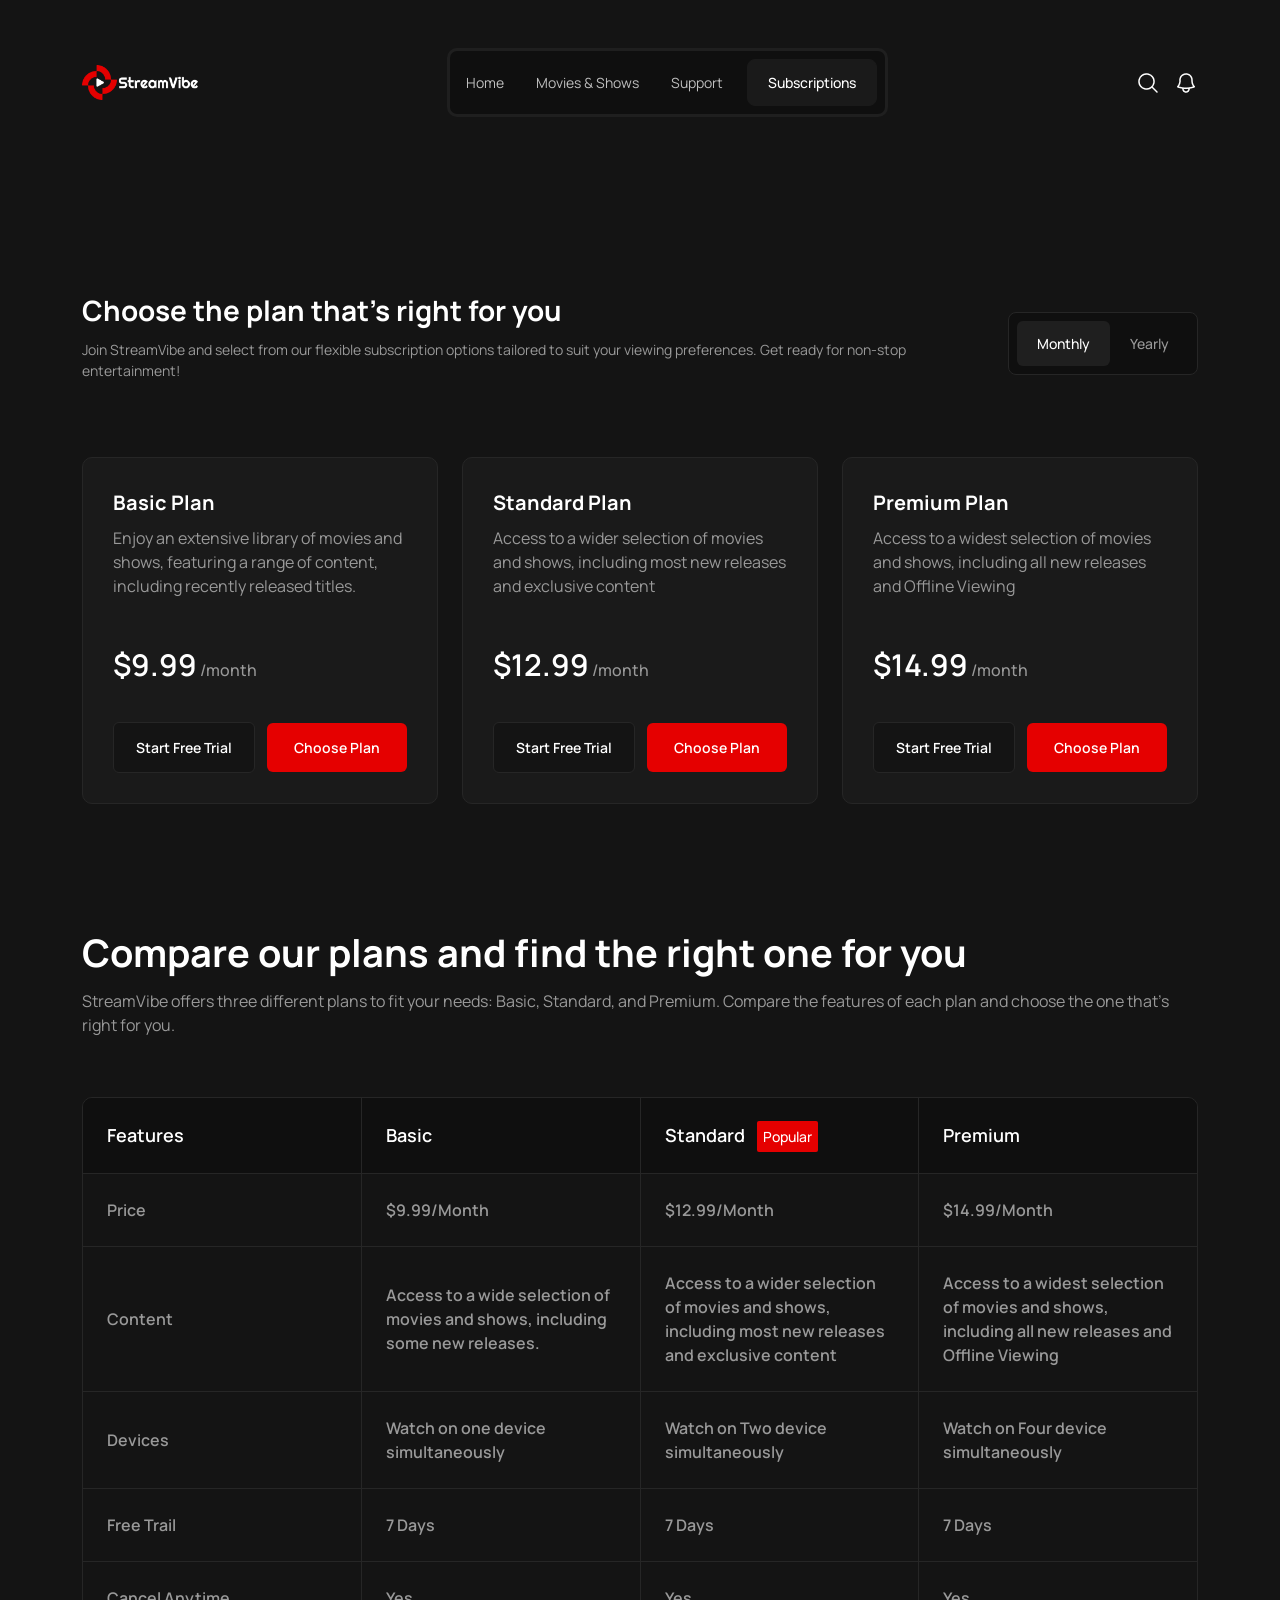
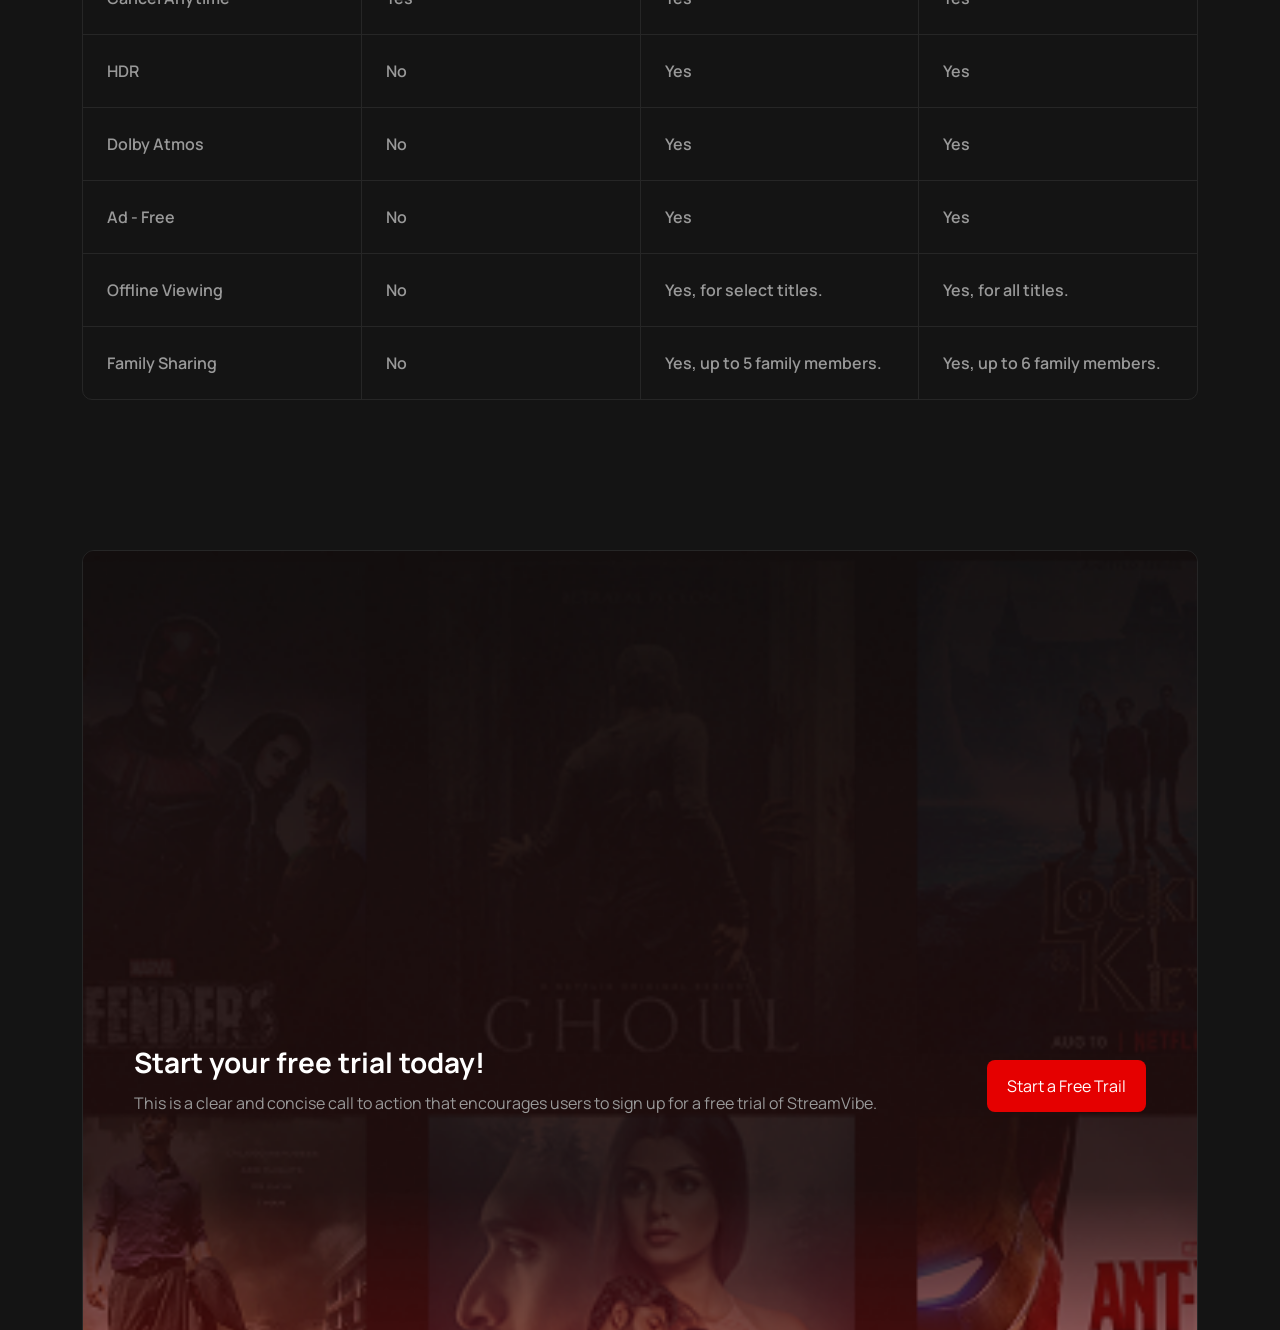
==== commit 6e06d07b: "Adding subsecripation page to project" ====
--- a/Pages/subscription-page.html
+++ b/Pages/subscription-page.html
@@ -134,6 +134,165 @@
         </div>
     </section>
 
+    <section id="features" class="features">
+        <div class="container">
+            <div class="about-features">
+                <h2 class="text-white">Compare our plans and find the right one for you</h2>
+                <p>
+                    StreamVibe offers three different plans to fit your needs: Basic, Standard, and Premium. 
+                    Compare the features of each plan and choose the one that's right for you.
+                </p>
+            </div>
+
+            <div class="features-details">
+                <div class="subscription-plan d-flex p-2 d-xl-none">
+                    <span>Basic</span>
+                    <span class="active">Standard</span>
+                    <span>Premium</span>
+                </div>
+
+                <div class="subscription-plan-details p-4 d-block d-xl-none">
+                    <div class="row">
+                        <div class="price col-6">
+                            <h3>Price</h3>
+                            <p class="text-white">$12.99/Month</p>
+                        </div>
+
+                        <div class="free col-6">
+                            <h3>Free Trail</h3>
+                            <p class="text-white">7 Days</p>
+                        </div>
+
+                        <div class="content col-12">
+                            <h3>Content</h3>
+                            <p class="text-white">Access to a wider selection of movies and shows, including most new releases and exclusive content</p>
+                        </div>
+
+                        <div class="devices col-12 mt-0">
+                            <h3>Devices</h3>
+                            <p class="text-white">Watch on Two device simultaneously</p>
+                        </div>
+
+                        <div class="cancel col-6">
+                            <h3>Cancel Anytime</h3>
+                            <p class="text-white">Yes</p>
+                        </div>
+
+                        <div class="hdr col-6">
+                            <h3>HDR</h3>
+                            <p class="text-white">Yes</p>
+                        </div>
+
+                        <div class="dolby col-6">
+                            <h3>Dolby Atmos</h3>
+                            <p class="text-white">Yes</p>
+                        </div>
+
+                        <div class="ad col-6">
+                            <h3>Ad - Free</h3>
+                            <p class="text-white">Yes</p>
+                        </div>
+
+                        <div class="offline col-6">
+                            <h3>Offline Viewing</h3>
+                            <p class="text-white">Yes, for select titles.</p>
+                        </div>
+
+                        <div class="sharing col-6">
+                            <h3>Family Sharing</h3>
+                            <p class="text-white">5 family members.</p>
+                        </div>
+                    </div>
+                </div>
+
+                <div class="subscription-plan-details-table d-none d-xl-block">
+                    <table>
+                        <thead>
+                            <tr>
+                                <th class="text-white features">Features</th>
+                                <th class="text-white basic">Basic</th>
+                                <th class="text-white standard">Standard <span class="popular text-white">Popular</span></th>
+                                <th class="text-white premium">Premium</th>
+                            </tr>
+                        </thead>
+    
+                        <tbody>
+                            <tr class="price"> 
+                                <td class="features">Price</td> 
+                                <td class="basic">$9.99/Month</td> 
+                                <td class="standard">$12.99/Month</td> 
+                                <td class="premium">$14.99/Month</td> 
+                            </tr>
+
+                            <tr class="content">
+                                <td class="features">Content</td>
+                                <td class="basic">Access to a wide selection of movies and shows, including some new releases.</td>
+                                <td class="standard">Access to a wider selection of movies and shows, including most new releases and exclusive content</td>
+                                <td class="premium">Access to a widest selection of movies and shows, including all new releases and Offline Viewing</td>
+                            </tr>
+
+                            <tr class="devices">
+                                <td class="features">Devices</td>
+                                <td class="basic">Watch on one device simultaneously</td>
+                                <td class="standard">Watch on Two device simultaneously</td>
+                                <td class="premium">Watch on Four device simultaneously</td>
+                            </tr>
+
+                            <tr class="free">
+                                <td class="features">Free Trail</td>
+                                <td class="basic">7 Days</td>
+                                <td class="standard">7 Days</td>
+                                <td class="premium">7 Days</td>
+                            </tr>
+
+                            <tr class="cancel">
+                                <td class="features">Cancel Anytime</td>
+                                <td class="basic">Yes</td>
+                                <td class="standard">Yes</td>
+                                <td class="premium">Yes</td>
+                            </tr>
+
+                            <tr class="hdr">
+                                <td class="features">HDR</td>
+                                <td class="basic">No</td>
+                                <td class="standard">Yes</td>
+                                <td class="premium">Yes</td>
+                            </tr>
+
+                            <tr class="dolby">
+                                <td class="features">Dolby Atmos</td>
+                                <td class="basic">No</td>
+                                <td class="standard">Yes</td>
+                                <td class="premium">Yes</td>
+                            </tr>
+
+                            <tr class="ad">
+                                <td class="features">Ad - Free</td>
+                                <td class="basic">No</td>
+                                <td class="standard">Yes</td>
+                                <td class="premium">Yes</td>
+                            </tr>
+
+                            <tr class="offline">
+                                <td class="features">Offline Viewing</td>
+                                <td class="basic">No</td>
+                                <td class="standard">Yes, for select titles.</td>
+                                <td class="premium">Yes, for all titles.</td>
+                            </tr>
+
+                            <tr class="family border-bottom-0">
+                                <td class="features">Family Sharing</td>
+                                <td class="basic">No</td>
+                                <td class="standard">Yes, up to 5 family members.</td>
+                                <td class="premium">Yes, up to 6 family members.</td>
+                            </tr>
+                        </tbody>
+                    </table>
+                </div>
+            </div>
+        </div>
+    </section>
+
     <section class="cta">
         <div class="container d-flex align-items-center justify-content-center">
             <div class="cta-background w-100">
--- a/Styles/style.css
+++ b/Styles/style.css
@@ -2006,3 +2006,185 @@
         margin-top: 170px;
     }
 }
+
+/* Subscription Page Style */
+.features {
+    margin-top: 80px;
+
+    @media (min-width: 1200px) {
+        margin-top: 120px;
+    }
+
+    @media (min-width: 1400px) {
+        margin-top: 150px;
+    }
+
+    .container {
+        .about-features {
+            h2 {  
+                font-weight: 700;  
+                font-size: 24px;  
+                line-height: 150%;
+                
+                @media (min-width: 1200px) {  
+                    font-size: 38px;  
+                }  
+                
+                @media (min-width: 1400px) {  
+                    font-size: 48px;
+                }  
+            } 
+            
+            p {
+                color: var(--color-grey-60);
+                font-weight: 400;
+                font-size: 14px;  
+                line-height: 150%;  
+
+                @media (min-width: 1200px) {  
+                    font-size: 16px;  
+                }  
+
+                @media (min-width: 1400px) {  
+                    font-size: 18px;
+                } 
+            }
+        }
+        
+        .features-details {
+            margin-top: 40px;
+
+            @media (min-width: 1200px) {
+                margin-top: 60px;
+            }
+
+            @media (min-width: 1400px) {
+                margin-top: 80px;
+            }
+
+            .subscription-plan {
+                background-color: var(--color-black-06);
+                border: 1px solid var(--color-black-15);
+                border-radius: 8px;
+                margin-bottom: 20px;
+
+                @media (min-width: 768px) {
+                    margin-bottom: 40px;
+                    border-radius: 10px;
+                    padding: 10px !important;
+                }
+
+                span {
+                    width: 100%;
+                    color: var(--color-grey-60);
+                    font-weight: 500;
+                    font-size: 14px;
+                    line-height: 150%;
+                    padding: 12px 20px;
+                    cursor: pointer;
+                    text-align: center;
+
+                    @media (min-width: 768px) {
+                        font-size: 18px;
+                        padding: 14px 24px;
+                    }
+                }
+
+                span.active {
+                    background-color: var(--color-black-12);
+                    color: white;
+                    border-radius: 6px;
+
+                    @media (min-width: 768px) {
+                        border-radius: 10px;
+                    }
+                }
+            }
+
+            .subscription-plan-details {
+                background-color: var(--color-black-06);
+                border: 1px solid var(--color-black-15);
+                border-radius: 12px;
+
+                .row {
+                    h3, p {
+                        font-weight: 500;
+                        font-size: 14px;
+                        line-height: 150%;
+                        color: var(--color-grey-60);
+    
+                        @media (min-width: 768px) {
+                            font-size: 16px;
+                        }
+                    }
+                }
+            }
+
+            .subscription-plan-details-table {
+                border: 1px solid var(--color-black-15);
+                border-radius: 10px;
+                overflow: hidden;
+
+                table {
+                    width: 100%;
+                    border-collapse: collapse;
+                    table-layout: fixed;
+    
+                    thead, tbody {
+                        background-color: var(--color-black-06);
+                        
+                        tr {
+                            border-bottom: 1px solid var(--color-black-15);
+                        }
+
+                        th, td {
+                            flex-grow: 1;
+                            text-align: start;
+                            padding: 24px;
+                            font-weight: 600;
+                            font-size: 18px;
+                            line-height: 150%;
+                            overflow-wrap: break-word;
+
+                            @media (min-width: 1400px) {
+                                padding: 30px;
+                                font-size: 20px;
+                            }
+    
+                            .popular {
+                                margin-left: 8px;
+                                font-weight: 500;
+                                font-size: 14px;
+                                line-height: 150%;
+                                padding: 6px;
+                                border-radius: 2px;
+                                background-color: var(--color-red-45);
+
+                                @media (min-width: 1400px) {
+                                    padding: 6px 10px;
+                                }
+                            }
+                        }
+    
+                        .basic, .standard, .premium {
+                            border-left: 1px solid var(--color-black-15);
+                        }
+                    }
+
+                    tbody {
+                        background-color: transparent;
+
+                        td {
+                            color: var(--color-grey-60);
+                            font-size: 16px;
+
+                            @media (min-width: 1400px) {
+                                font-size: 18px;
+                            }
+                        }
+                    }
+                }
+            }
+        }
+    }
+}
